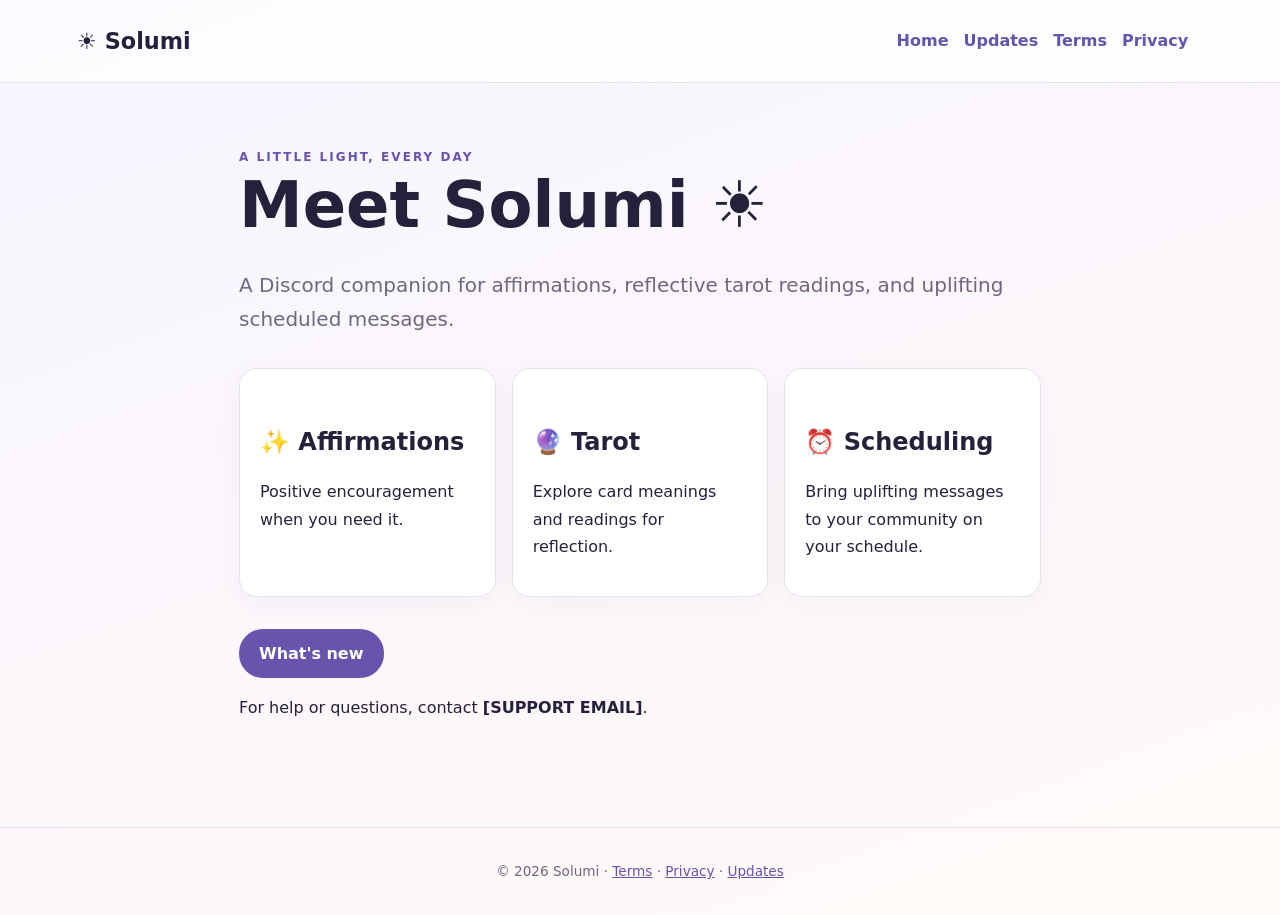
==== index.html @ 3e9b5480 "Add files via upload" ====
<!doctype html><html lang="en"><head><meta charset="utf-8"><meta name="viewport" content="width=device-width,initial-scale=1"><meta name="description" content="Solumi Discord bot: affirmations, tarot and scheduled messages"><title>Home | Solumi</title><link rel="stylesheet" href="style.css"></head><body><header><a class="brand" href="index.html">☀ Solumi</a><nav><a href="index.html">Home</a><a href="updates.html">Updates</a><a href="terms.html">Terms</a><a href="privacy.html">Privacy</a></nav></header><main><div class="eyebrow">A little light, every day</div><h1>Meet Solumi ☀</h1><p class="lead">A Discord companion for affirmations, reflective tarot readings, and uplifting scheduled messages.</p><div class="tiles"><section class="tile"><h2>✨ Affirmations</h2><p>Positive encouragement when you need it.</p></section><section class="tile"><h2>🔮 Tarot</h2><p>Explore card meanings and readings for reflection.</p></section><section class="tile"><h2>⏰ Scheduling</h2><p>Bring uplifting messages to your community on your schedule.</p></section></div><p><a class="button" href="updates.html">What's new</a></p><p>For help or questions, contact <strong>[SUPPORT EMAIL]</strong>.</p></main><footer>© 2026 Solumi · <a href="terms.html">Terms</a> · <a href="privacy.html">Privacy</a> · <a href="updates.html">Updates</a></footer></body></html>
---- style.css ----
:root{color-scheme:light;--bg:#faf8ff;--ink:#26213b;--muted:#6e6880;--accent:#6654ad;--line:#e7e2f1}*{box-sizing:border-box}body{margin:0;background:linear-gradient(160deg,#f7f4ff,#fffaf7);color:var(--ink);font:16px/1.7 system-ui,-apple-system,Segoe UI,sans-serif}a{color:var(--accent)}header{display:flex;justify-content:space-between;align-items:center;gap:20px;padding:22px 6%;border-bottom:1px solid var(--line);background:#ffffffb0;flex-wrap:wrap}header a{margin-right:15px;text-decoration:none;font-weight:600}header .brand{font-size:1.4rem;font-weight:800;color:var(--ink)}main{max-width:850px;padding:64px 24px 90px;margin:auto}h1{font-size:clamp(2.4rem,6vw,4rem);line-height:1.2;margin:0 0 24px}h2{margin-top:38px;line-height:1.3}p,li{max-width:78ch}.eyebrow{color:var(--accent);text-transform:uppercase;letter-spacing:.17em;font-size:.75rem;font-weight:800}.lead{font-size:1.25rem;color:var(--muted)}.tiles{display:grid;grid-template-columns:repeat(auto-fit,minmax(210px,1fr));gap:16px;margin:32px 0}.tile{background:white;border:1px solid var(--line);border-radius:18px;padding:20px;box-shadow:0 8px 28px #40345c0a}.tile a{font-weight:700}footer{border-top:1px solid var(--line);text-align:center;color:var(--muted);padding:32px;font-size:.85rem}.notice{background:#fff6df;border-left:4px solid #d99939;padding:16px;border-radius:8px}.button{display:inline-block;padding:11px 20px;border-radius:24px;background:var(--accent);color:white;text-decoration:none;font-weight:700}@media(max-width:600px){main{padding-top:42px}header nav a{display:inline-block;margin-bottom:4px}}
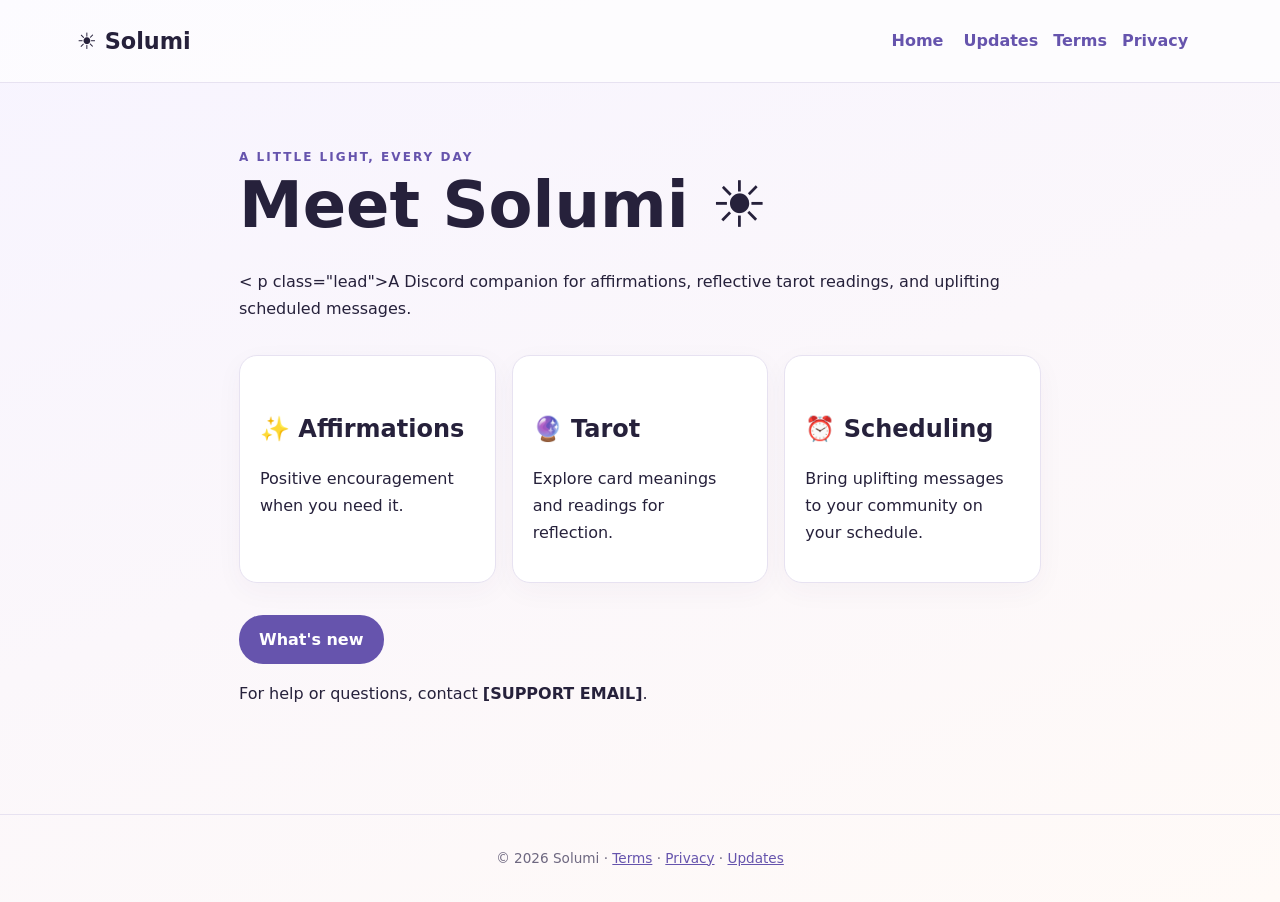
==== commit b85175bd: "Fix formatting and indentation in index.html" ====
--- a/index.html
+++ b/index.html
@@ -1 +1,17 @@
-<!doctype html><html lang="en"><head><meta charset="utf-8"><meta name="viewport" content="width=device-width,initial-scale=1"><meta name="description" content="Solumi Discord bot: affirmations, tarot and scheduled messages"><title>Home | Solumi</title><link rel="stylesheet" href="style.css"></head><body><header><a class="brand" href="index.html">☀ Solumi</a><nav><a href="index.html">Home</a><a href="updates.html">Updates</a><a href="terms.html">Terms</a><a href="privacy.html">Privacy</a></nav></header><main><div class="eyebrow">A little light, every day</div><h1>Meet Solumi ☀</h1><p class="lead">A Discord companion for affirmations, reflective tarot readings, and uplifting scheduled messages.</p><div class="tiles"><section class="tile"><h2>✨ Affirmations</h2><p>Positive encouragement when you need it.</p></section><section class="tile"><h2>🔮 Tarot</h2><p>Explore card meanings and readings for reflection.</p></section><section class="tile"><h2>⏰ Scheduling</h2><p>Bring uplifting messages to your community on your schedule.</p></section></div><p><a class="button" href="updates.html">What's new</a></p><p>For help or questions, contact <strong>[SUPPORT EMAIL]</strong>.</p></main><footer>© 2026 Solumi · <a href="terms.html">Terms</a> · <a href="privacy.html">Privacy</a> · <a href="updates.html">Updates</a></footer></body></html>+<!doctype html><html lang="en"><head><meta charset="utf-8">
+  <meta name="viewport" content="width=device-width,initial-scale=1">
+  <meta name="description" content="Solumi Discord bot: affirmations, tarot and scheduled messages">
+  <title>Home | Solumi</title><link rel="stylesheet" href="style.css">
+</head><body><header><a class="brand" href="index.html">☀ Solumi</a><nav><a href="index.html">Home</a>
+  <a href="updates.html">Updates</a><a href="terms.html">Terms</a><a href="privacy.html">Privacy</a>
+</nav></header><main><div class="eyebrow">A little light, every day</div>
+  <h1>Meet Solumi ☀</h1>
+  <  p class="lead">A Discord companion for affirmations, reflective tarot readings, and uplifting scheduled messages.</p>
+  <div class="tiles"><section class="tile"><h2>✨ Affirmations</h2><p>Positive encouragement when you need it.</p></section>
+    <section class="tile"><h2>🔮 Tarot</h2><p>Explore card meanings and readings for reflection.</p>
+    </section><section class="tile"><h2>⏰ Scheduling</h2><p>Bring uplifting messages to your community on your schedule.</p>
+    </section></div><p><a class="button" href="updates.html">What's new</a>
+    </p><p>For help or questions, contact <strong>[SUPPORT EMAIL]</strong>.
+    </p></main><footer>© 2026 Solumi · <a href="terms.html">Terms</a> · 
+      <a href="privacy.html">Privacy</a> · <a href="updates.html">Updates</a>
+    </footer></body></html>
